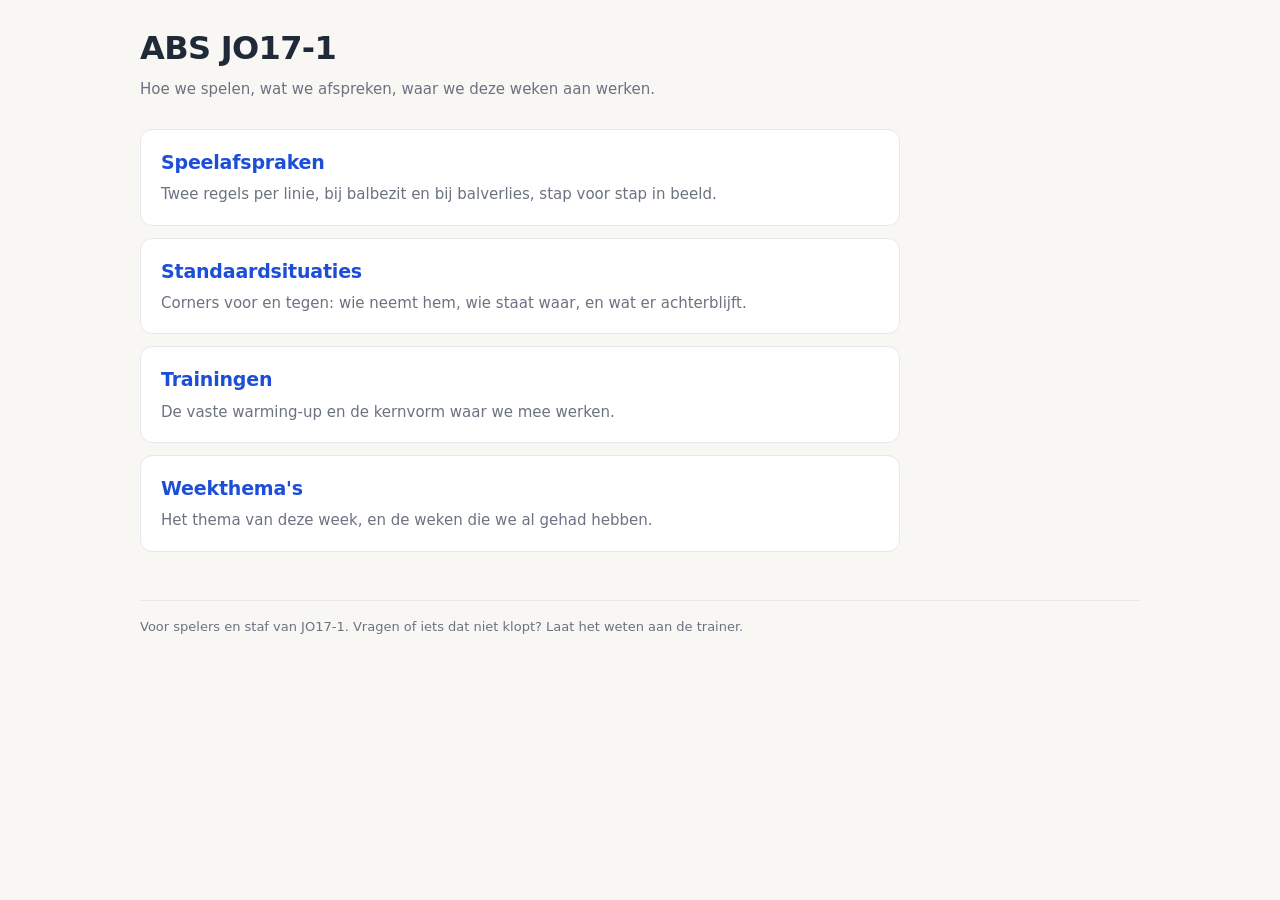
==== index.html @ 3b7e3a52 "Site voor ABS JO17-1, klaar voor GitHub Pages Speelafspraken, standaardsituaties, weekthema's en tra" ====
<!DOCTYPE html>
<html lang="nl">
<head>
<meta charset="utf-8">
<meta name="viewport" content="width=device-width, initial-scale=1">
<title>ABS JO17-1</title>
<link rel="stylesheet" href="assets/site.css">
</head>
<body>
<div class="wrap">
  <h1>ABS JO17-1</h1>
  <p class="sub">Hoe we spelen, wat we afspreken, waar we deze weken aan werken.</p>

  <div class="kaarten">
    <a class="kaart" href="speelafspraken.html">
      <h2>Speelafspraken</h2>
      <p>Twee regels per linie, bij balbezit en bij balverlies, stap voor stap in beeld.</p>
    </a>

    <a class="kaart" href="standaardsituaties.html">
      <h2>Standaardsituaties</h2>
      <p>Corners voor en tegen: wie neemt hem, wie staat waar, en wat er achterblijft.</p>
    </a>

    <a class="kaart" href="trainingen.html">
      <h2>Trainingen</h2>
      <p>De vaste warming-up en de kernvorm waar we mee werken.</p>
    </a>

    <a class="kaart" href="weekthemas.html">
      <h2>Weekthema's</h2>
      <p>Het thema van deze week, en de weken die we al gehad hebben.</p>
    </a>
  </div>

  <footer>
    Voor spelers en staf van JO17-1. Vragen of iets dat niet klopt? Laat het weten aan de trainer.
  </footer>
</div>
</body>
</html>
---- assets/site.css ----
:root{
  --papier:#f8f7f4;
  --paneel:#ffffff;
  --rand:#e5e7eb;
  --veld:#4a9d63;
  --lijn:rgba(255,255,255,.85);
  --tekst:#1f2937;
  --gedempt:#6b7280;
  --speler:#1d4ed8;
  --keeper:#eab308;
  --tegenstander:#9ca3af;
  --accent:#fbbf24;
  --accent-vlak:#fef3c7;
  --accent-tekst:#92400e;
}
*{box-sizing:border-box}
body{
  margin:0;
  padding:24px 16px 64px;
  background:var(--papier);
  color:var(--tekst);
  font-family:system-ui,-apple-system,"Segoe UI",Roboto,Helvetica,Arial,sans-serif;
  line-height:1.55;
}
.wrap{max-width:1000px;margin:0 auto}
a{color:var(--speler)}
h1{font-size:clamp(26px,6vw,32px);letter-spacing:-.02em;font-weight:800;margin:0 0 4px}
h2{font-size:19px;margin:0 0 6px;letter-spacing:-.01em}
.sub{color:var(--gedempt);margin:0 0 28px;font-size:15px}
.kaarten{display:grid;gap:12px;max-width:760px}
.kaart{
  display:block;
  background:var(--paneel);
  border:1px solid var(--rand);
  border-radius:12px;
  padding:18px 20px;
  text-decoration:none;
  color:var(--tekst);
}
.kaart:hover{border-color:var(--speler)}
.kaart h2{color:var(--speler)}
.kaart p{margin:0;color:var(--gedempt);font-size:15px}
.kaart.leeg{opacity:.6}
.terug{display:inline-block;margin-bottom:14px;color:var(--gedempt);font-size:14px;text-decoration:none}
.terug:hover{color:var(--speler)}
footer{margin-top:48px;color:var(--gedempt);font-size:13px;border-top:1px solid var(--rand);padding-top:16px}

/* tabbladen, zelfde vorm als op de speelafsprakenpagina */
.tabs{display:flex;gap:8px;margin:0 0 16px;flex-wrap:wrap}
.tab{
  background:var(--paneel);
  color:var(--tekst);
  border:1px solid var(--rand);
  border-radius:999px;
  padding:9px 18px;
  font-size:15px;
  font-weight:600;
  cursor:pointer;
  font-family:inherit;
}
.tab[aria-selected="true"]{background:var(--speler);border-color:var(--speler);color:#fff}
.tab:focus-visible{outline:3px solid var(--accent);outline-offset:2px}

/* veld plus takenlijst naast elkaar op een groot scherm, gestapeld op de telefoon */
.veldlayout{display:grid;grid-template-columns:minmax(0,1fr) minmax(0,360px);gap:24px;align-items:start}
@media (max-width:820px){.veldlayout{grid-template-columns:1fr}}
.veldhouder{max-width:520px}
.veldhouder svg{width:100%;height:auto;display:block}
.speler circle{stroke:#fff;stroke-width:2.5}
.speler text{font-weight:700;font-size:19px;text-anchor:middle;fill:#fff;pointer-events:none}
.speler.keeper circle{fill:var(--keeper)}
.speler.keeper text{fill:var(--tekst)}
.speler.tegen circle{fill:var(--tegenstander);fill-opacity:.85}
.kop{font-size:13px;color:var(--gedempt);margin:0 0 8px}

/* taken per rugnummer */
.taken{background:var(--paneel);border:1px solid var(--rand);border-radius:12px;padding:20px}
.taken h2{font-size:20px;margin:0 0 16px;color:var(--tekst)}
.taken dl{margin:0;display:grid;grid-template-columns:auto minmax(0,1fr);gap:10px 12px;align-items:baseline}
.taken dt{
  background:var(--speler);color:#fff;font-weight:700;font-size:14px;
  border-radius:999px;min-width:30px;padding:2px 8px;text-align:center;
}
.taken dt.keeper{background:var(--keeper);color:var(--tekst)}
.taken dd{margin:0;font-size:15px;color:var(--tekst)}
.taken .rest{border-top:1px solid var(--rand);margin-top:18px;padding-top:14px;font-size:14px;color:var(--gedempt)}
.taken .rest strong{color:var(--tekst);font-weight:700}

/* losse tekstblokken */
.blok{background:var(--paneel);border:1px solid var(--rand);border-radius:12px;padding:18px 20px;margin-top:16px;max-width:760px}
.blok h2{font-size:17px;margin:0 0 8px}
.blok p{margin:0 0 8px;font-size:15px;color:var(--gedempt)}
.blok p:last-child{margin-bottom:0}
.tebepalen{
  margin-top:16px;padding:16px 18px;background:var(--accent-vlak);
  border:2px solid var(--accent);border-radius:8px;font-size:15px;color:var(--accent-tekst);max-width:760px;
}
.tebepalen strong{color:var(--accent-tekst)}

/* weekthema's */
.weken{display:grid;gap:12px;margin:0;max-width:760px}
.week{
  background:var(--paneel);border:1px solid var(--rand);
  border-left:3px solid var(--rand);
  border-radius:0 12px 12px 0;padding:16px 18px;
}
.week.nu{border-left-color:var(--accent);background:var(--accent-vlak);border-color:var(--accent)}
.week.gehad{opacity:.65}
.week .wanneer{font-size:12px;text-transform:uppercase;letter-spacing:.06em;color:var(--gedempt);margin:0 0 4px}
.week.nu .wanneer{color:var(--accent-tekst)}
.week h2{font-size:18px;margin:0 0 4px}
.week .linie{font-size:13px;color:var(--speler);font-weight:700;margin:0 0 10px}
.week ul{margin:0;padding-left:18px;font-size:15px;color:var(--tekst)}
.week ul li{margin-bottom:4px}
.week .naar{display:inline-block;margin-top:10px;font-size:14px}

/* trainingen */
.fase{
  background:var(--paneel);border:1px solid var(--rand);
  border-left:4px solid var(--speler);border-radius:0 12px 12px 0;
  padding:16px 18px;margin-bottom:12px;max-width:760px;
}
.fase.rekken{border-left-color:var(--veld)}
.fase.activatie{border-left-color:var(--accent)}
.fase h3{font-size:16px;margin:0 0 8px;text-transform:uppercase;letter-spacing:.02em}
.fase .duur{color:var(--gedempt);font-weight:400;text-transform:none;letter-spacing:0}
.fase ul{margin:0;padding-left:18px;font-size:15px}
.fase ul li{margin-bottom:3px}
.fase .let{margin:10px 0 0;font-size:14px;color:var(--accent-tekst);background:var(--accent-vlak);
  border-radius:6px;padding:8px 10px}
.regels-vorm{margin:0;padding:0;list-style:none;font-size:15px}
.regels-vorm li{margin-bottom:6px;padding-left:14px;border-left:3px solid var(--rand)}
.regels-vorm li.geel{border-left-color:var(--accent)}
.regels-vorm li.grijs{border-left-color:var(--tegenstander)}
.vorm text.merk{font-size:13px;font-weight:700;fill:#fff;
  paint-order:stroke fill;stroke:rgba(31,41,55,.35);stroke-width:2.5;stroke-linejoin:round;text-anchor:middle}
.vorm text.poort{fill:var(--accent)}
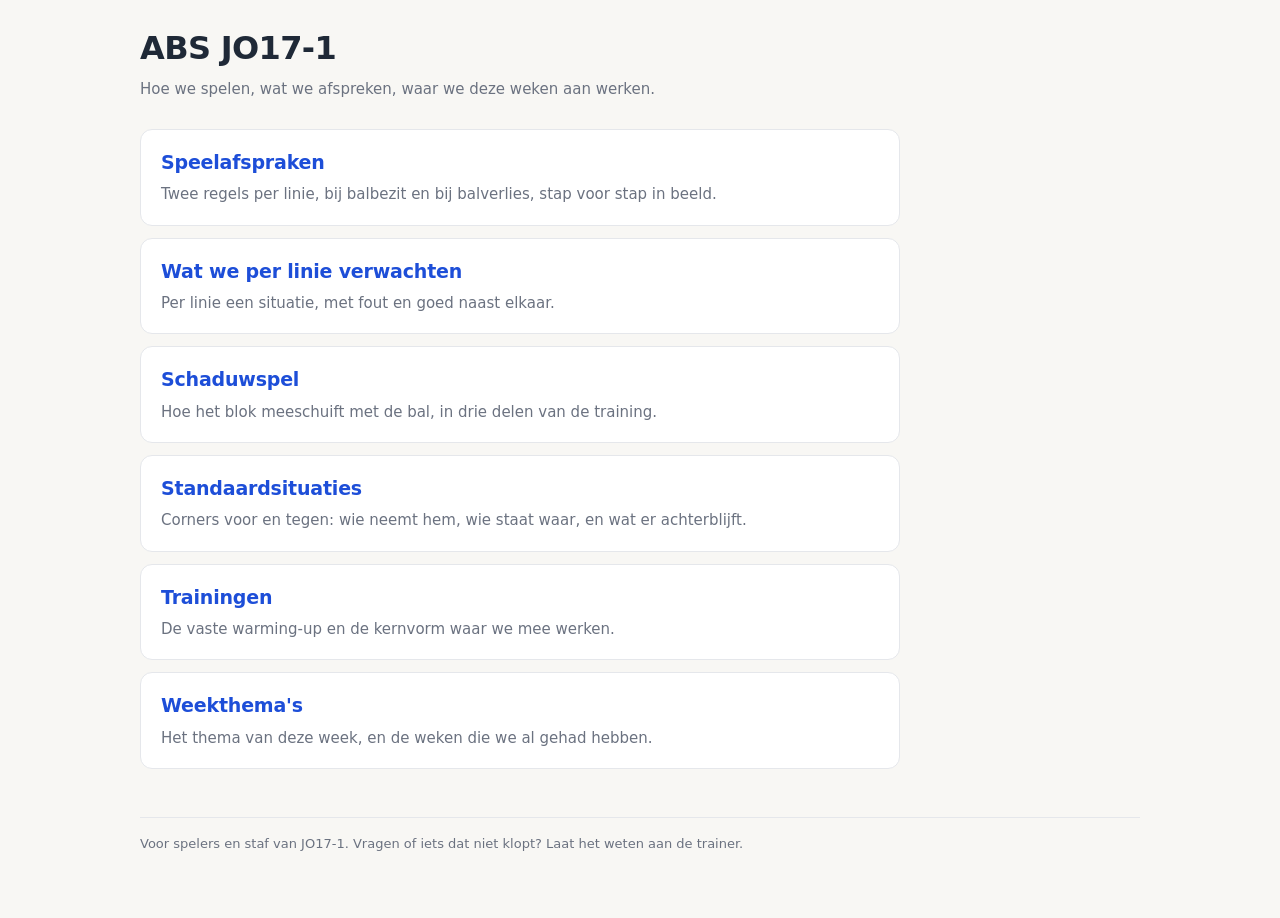
==== commit 6662e102: "Per-linie en schaduwspel uit het project overgenomen Twee animatiepagina's uit de andere aftakking v" ====
--- a/index.html
+++ b/index.html
@@ -15,6 +15,16 @@
     <a class="kaart" href="speelafspraken.html">
       <h2>Speelafspraken</h2>
       <p>Twee regels per linie, bij balbezit en bij balverlies, stap voor stap in beeld.</p>
+    </a>
+
+    <a class="kaart" href="per-linie.html">
+      <h2>Wat we per linie verwachten</h2>
+      <p>Per linie een situatie, met fout en goed naast elkaar.</p>
+    </a>
+
+    <a class="kaart" href="schaduwspel.html">
+      <h2>Schaduwspel</h2>
+      <p>Hoe het blok meeschuift met de bal, in drie delen van de training.</p>
     </a>
 
     <a class="kaart" href="standaardsituaties.html">
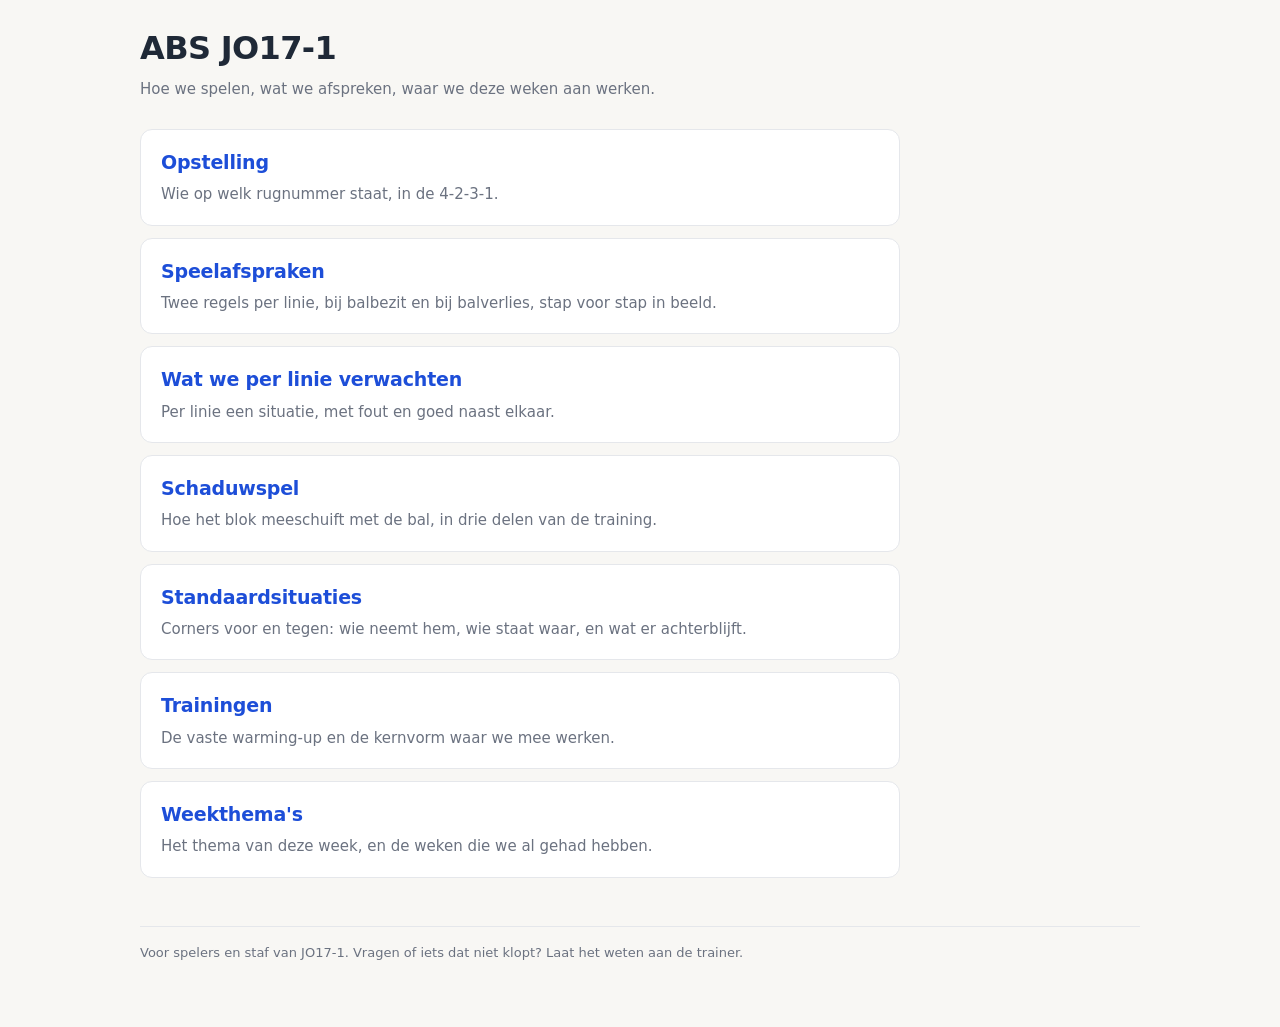
==== commit 01bc6870: "Opstellingspagina met voornaam per rugnummer Alleen de basiself. Geen vervangers, geen achternamen, " ====
--- a/index.html
+++ b/index.html
@@ -12,6 +12,11 @@
   <p class="sub">Hoe we spelen, wat we afspreken, waar we deze weken aan werken.</p>
 
   <div class="kaarten">
+    <a class="kaart" href="opstelling.html">
+      <h2>Opstelling</h2>
+      <p>Wie op welk rugnummer staat, in de 4-2-3-1.</p>
+    </a>
+
     <a class="kaart" href="speelafspraken.html">
       <h2>Speelafspraken</h2>
       <p>Twee regels per linie, bij balbezit en bij balverlies, stap voor stap in beeld.</p>
--- a/assets/site.css
+++ b/assets/site.css
@@ -135,3 +135,9 @@
 .vorm text.merk{font-size:13px;font-weight:700;fill:#fff;
   paint-order:stroke fill;stroke:rgba(31,41,55,.35);stroke-width:2.5;stroke-linejoin:round;text-anchor:middle}
 .vorm text.poort{fill:var(--accent)}
+
+/* tekstjes op het gras, zelfde stijl als op de tactiekplaat */
+.aanwijzing{
+  font-size:13px;font-weight:700;fill:#fff;
+  paint-order:stroke fill;stroke:rgba(31,41,55,.35);stroke-width:2.5;stroke-linejoin:round;
+}
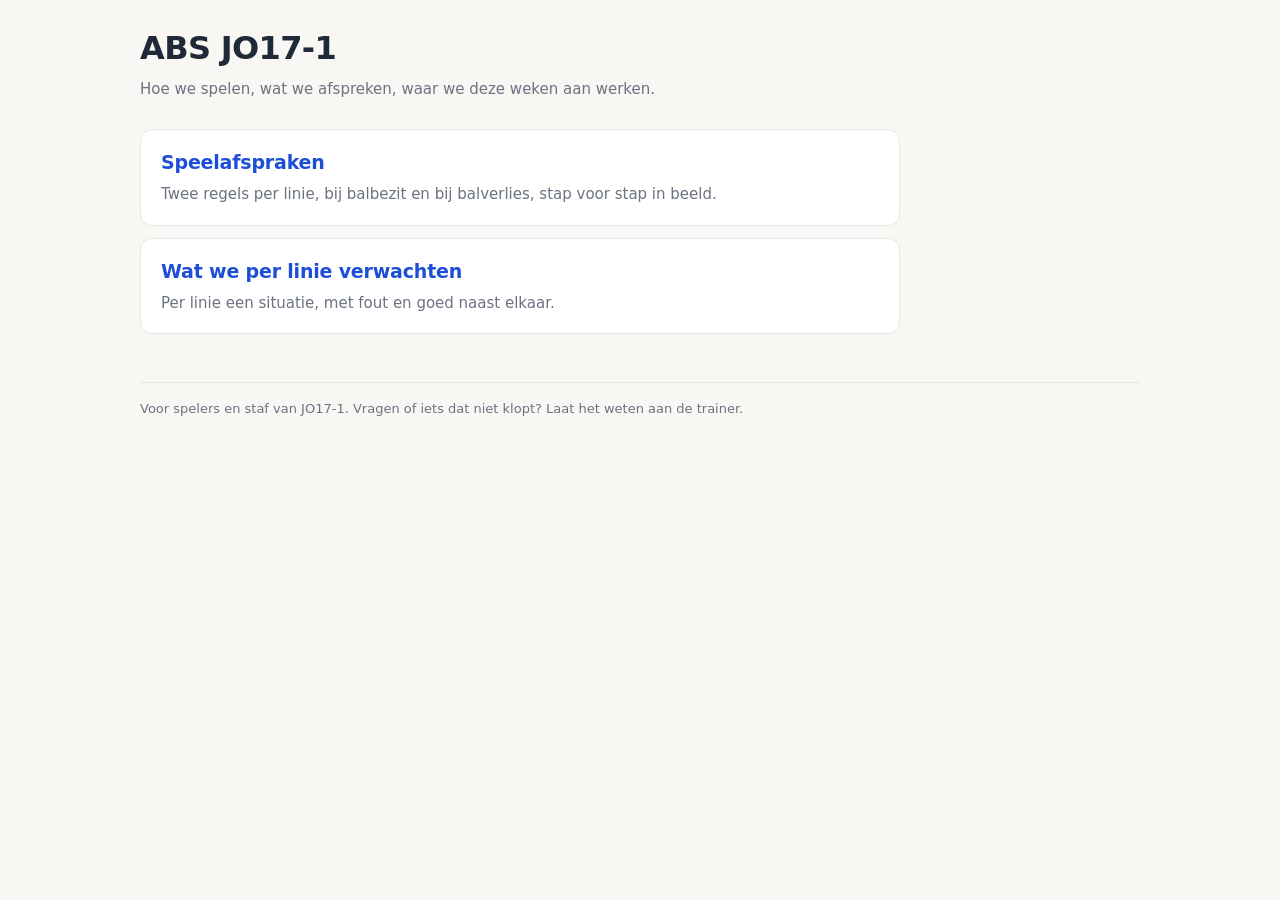
==== commit 4697618c: "Startpagina toont voorlopig alleen speelafspraken en per-linie De andere vijf kaarten staan in comme" ====
--- a/index.html
+++ b/index.html
@@ -3,6 +3,7 @@
 <head>
 <meta charset="utf-8">
 <meta name="viewport" content="width=device-width, initial-scale=1">
+<meta name="robots" content="noindex, nofollow">
 <title>ABS JO17-1</title>
 <link rel="stylesheet" href="assets/site.css">
 </head>
@@ -12,11 +13,6 @@
   <p class="sub">Hoe we spelen, wat we afspreken, waar we deze weken aan werken.</p>
 
   <div class="kaarten">
-    <a class="kaart" href="opstelling.html">
-      <h2>Opstelling</h2>
-      <p>Wie op welk rugnummer staat, in de 4-2-3-1.</p>
-    </a>
-
     <a class="kaart" href="speelafspraken.html">
       <h2>Speelafspraken</h2>
       <p>Twee regels per linie, bij balbezit en bij balverlies, stap voor stap in beeld.</p>
@@ -25,6 +21,16 @@
     <a class="kaart" href="per-linie.html">
       <h2>Wat we per linie verwachten</h2>
       <p>Per linie een situatie, met fout en goed naast elkaar.</p>
+    </a>
+
+    <!-- TIJDELIJK VERBORGEN
+         Deze kaarten staan bewust uit. De pagina's zelf staan nog gewoon online en
+         blijven bereikbaar voor wie de link heeft; alleen deze verwijzingen zijn weg.
+         Terugzetten: haal de regel hierboven en de afsluiting onderaan dit blok weg.
+
+    <a class="kaart" href="opstelling.html">
+      <h2>Opstelling</h2>
+      <p>Wie op welk rugnummer staat, in de 4-2-3-1.</p>
     </a>
 
     <a class="kaart" href="schaduwspel.html">
@@ -46,6 +52,8 @@
       <h2>Weekthema's</h2>
       <p>Het thema van deze week, en de weken die we al gehad hebben.</p>
     </a>
+
+    -->
   </div>
 
   <footer>
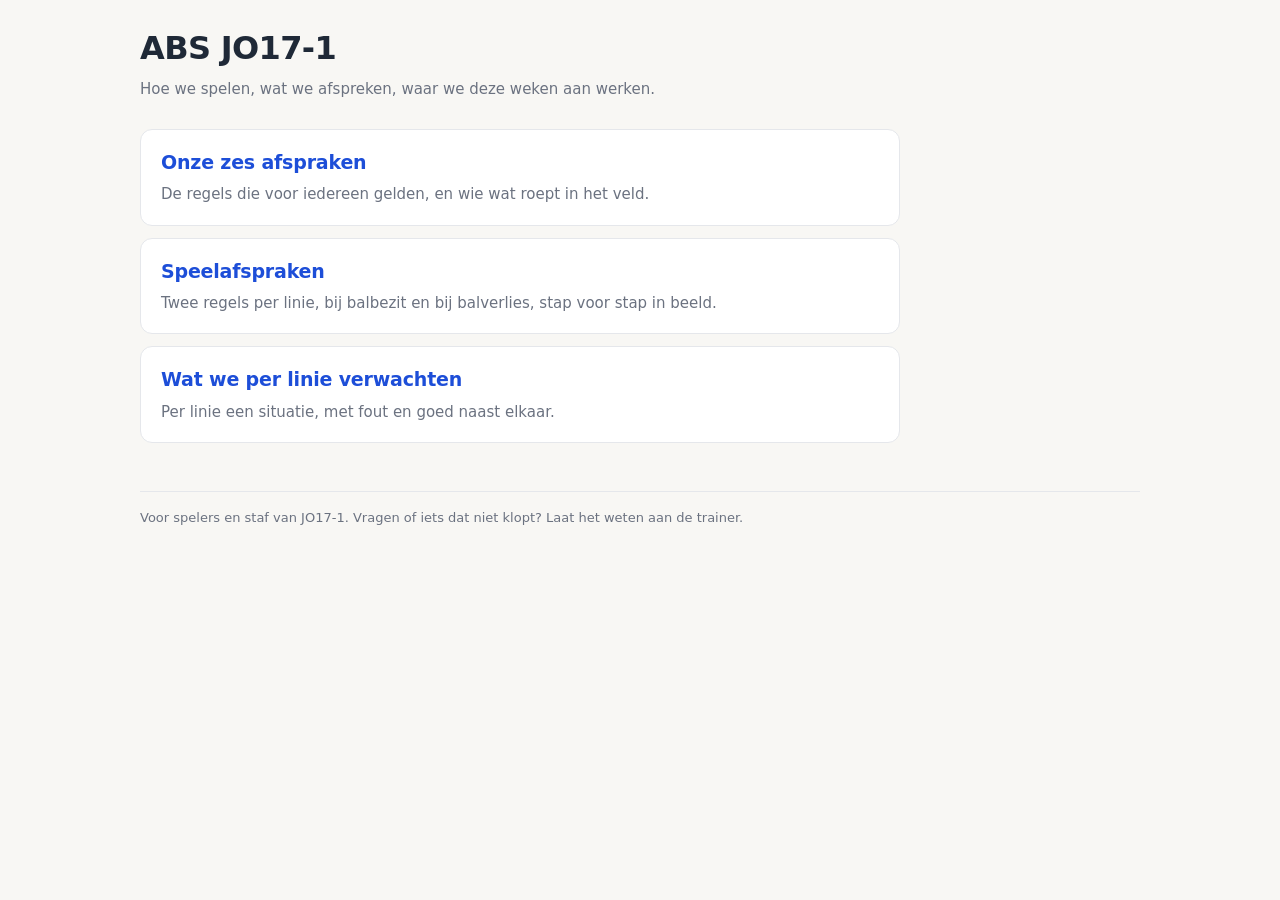
==== commit 366dc111: "Startsein bij de 9, weekthema's eerlijk, en de zes teamafspraken erbij De site sprak zichzelf tegen:" ====
--- a/index.html
+++ b/index.html
@@ -13,6 +13,11 @@
   <p class="sub">Hoe we spelen, wat we afspreken, waar we deze weken aan werken.</p>
 
   <div class="kaarten">
+    <a class="kaart" href="teamafspraken.html">
+      <h2>Onze zes afspraken</h2>
+      <p>De regels die voor iedereen gelden, en wie wat roept in het veld.</p>
+    </a>
+
     <a class="kaart" href="speelafspraken.html">
       <h2>Speelafspraken</h2>
       <p>Twee regels per linie, bij balbezit en bij balverlies, stap voor stap in beeld.</p>
--- a/assets/site.css
+++ b/assets/site.css
@@ -141,3 +141,39 @@
   font-size:13px;font-weight:700;fill:#fff;
   paint-order:stroke fill;stroke:rgba(31,41,55,.35);stroke-width:2.5;stroke-linejoin:round;
 }
+
+/* de zes teamafspraken */
+.afspraken{
+  list-style:none;margin:0;padding:0;max-width:760px;
+  display:flex;flex-direction:column;gap:12px;counter-reset:afspraak;
+}
+.afspraken > li{
+  counter-increment:afspraak;
+  background:var(--paneel);border:1px solid var(--rand);
+  border-left:3px solid var(--speler);border-radius:0 12px 12px 0;
+  padding:16px 18px;
+}
+.afspraken > li::before{
+  content:counter(afspraak);
+  font-weight:800;font-size:13px;color:var(--speler);
+  letter-spacing:.08em;display:block;margin-bottom:2px;
+}
+.afspraken h2{font-size:19px;margin:0 0 6px;color:var(--tekst)}
+.afspraken p{margin:0 0 8px;font-size:15px}
+.afspraken p:last-child{margin-bottom:0}
+.roepwoord{
+  background:var(--accent-vlak);color:var(--accent-tekst);
+  border:1px solid var(--accent);border-radius:4px;
+  font-weight:800;letter-spacing:.04em;padding:1px 6px;white-space:nowrap;
+}
+.roepers{
+  background:var(--paneel);border:1px solid var(--rand);border-radius:12px;
+  padding:18px 20px;margin-top:16px;max-width:760px;
+}
+.roepers h2{font-size:17px;margin:0 0 12px}
+.roepers dl{margin:0;display:grid;grid-template-columns:auto minmax(0,1fr);gap:8px 12px;align-items:baseline}
+.roepers dt{
+  background:var(--speler);color:#fff;font-weight:700;font-size:14px;
+  border-radius:999px;min-width:30px;padding:2px 8px;text-align:center;
+}
+.roepers dd{margin:0;font-size:15px}
